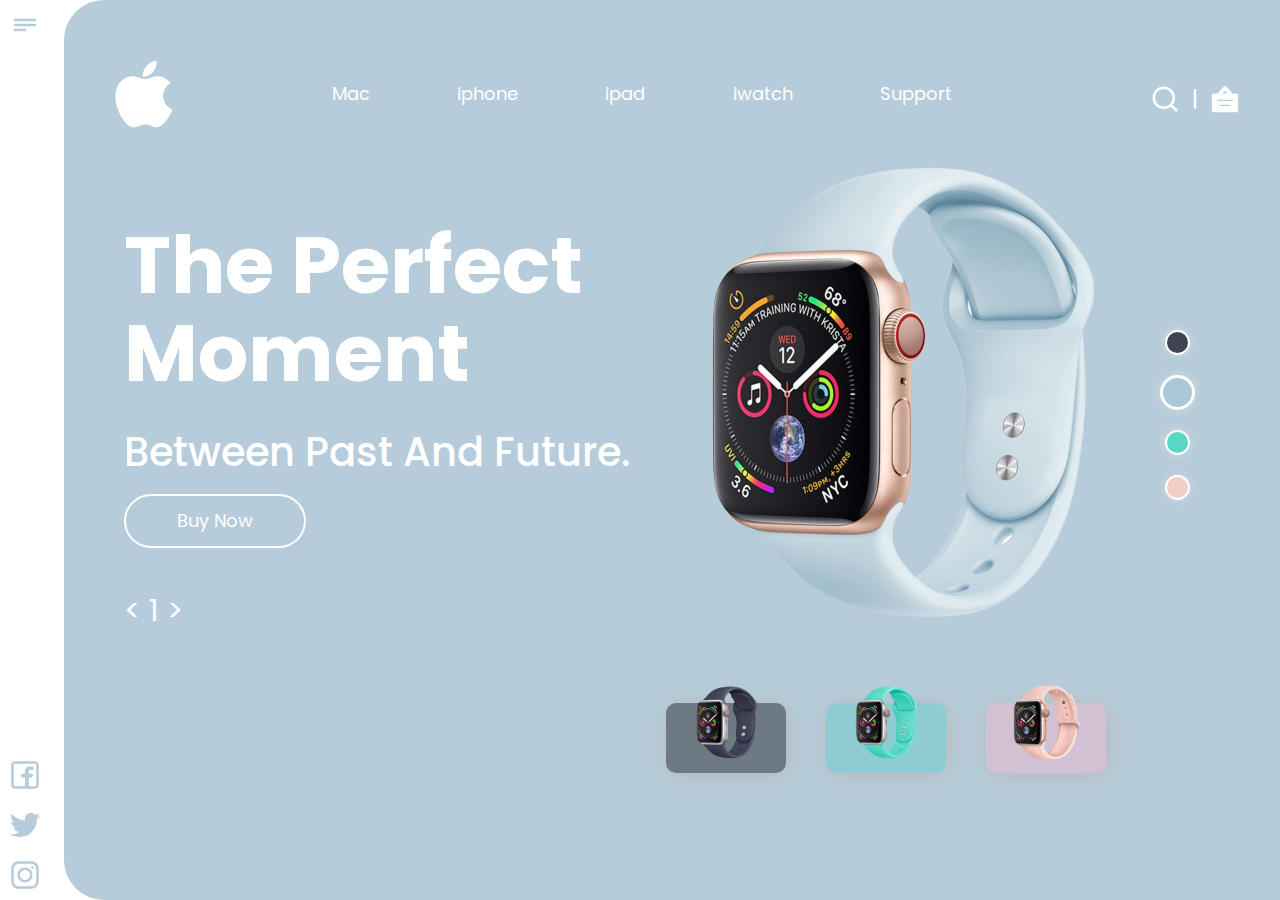
==== index.html @ 6f541e02 "create landing page" ====
<!DOCTYPE html>
<html lang="en">
  <head>
    <meta charset="UTF-8" >
    <meta name="viewport" content="width=device-width, initial-scale=1.0" >
    <title>Document</title>
    <link rel="stylesheet" href="./CSS-files/normalize.css" >
    <link rel="stylesheet" href="./CSS-files/styles.css" >
    <link rel="preconnect" href="https://fonts.googleapis.com" >
    <link rel="preconnect" href="https://fonts.gstatic.com" crossorigin >
    <link
      href="https://fonts.googleapis.com/css2?family=Poppins:ital,wght@0,100;0,200;0,300;0,400;0,500;0,600;0,700;0,800;0,900;1,100;1,200;1,300;1,400;1,500;1,600;1,700;1,800;1,900&display=swap"
      rel="stylesheet"
    >
  </head>
  <body>
    <span class="footer__icon-container side__menu-bar">
      <svg class="icon">
        <use xlink:href="./images/sprite.svg#menu-alt-2-svgrepo-com"></use>
      </svg>
      <span class="footer__aside">
        <svg class="icon">
          <use xlink:href="./images/sprite.svg#facebook-svgrepo-com"></use>
        </svg>
        <svg class="icon">
          <use xlink:href="./images/sprite.svg#twitter-154-svgrepo-com"></use>
        </svg>
        <svg class="icon">
          <use xlink:href="./images/sprite.svg#instagram-svgrepo-com"></use>
        </svg>
      </span>
    </span>
    <div class="main__container">
      <div class="menu">
        <ul class="list">
          <li class="list__item side__item">
            <a class="side__link" href="#">Mac</a>
          </li>
          <li class="list__item side__item">
            <a class="side__link" href="#">iphone</a>
          </li>
          <li class="list__item side__item menu__badge">
            <a class="side__link" href="#">ipad</a>
          </li>
          <li class="list__item side__item">
            <a class="side__link" href="#">iwatch</a>
          </li>
          <li class="list__item side__item">
            <a class="side__link" href="#">Support</a>
          </li>
        </ul>
      </div>
      <header class="header">
        <span class="icon-container">
          <svg class="icon">
            <use xlink:href="./images/sprite.svg#apple-svgrepo-com (1)"></use>
          </svg>
        </span>
        <ul class="list list--inline">
          <li class="list__item"><a href="#">Mac</a></li>
          <li class="list__item"><a href="#">iphone</a></li>
          <li class="list__item"><a href="#">ipad</a></li>
          <li class="list__item"><a href="#">iwatch</a></li>
          <li class="list__item"><a href="#">Support</a></li>
        </ul>
        <span class="icon-container-aside">
          <span class="search-bar">
            <input type="text" placeholder="Search here" class="search-input" >
            <svg class="icon search-icon">
              <use
                xlink:href="./images/sprite.svg#search-alt-svgrepo-com"
              ></use>
            </svg>
          </span>
          <svg class="icon">
            <use xlink:href="./images/sprite.svg#line-l-svgrepo-com"></use>
          </svg>
          <svg class="icon">
            <use xlink:href="./images/sprite.svg#store-sign-svgrepo-com"></use>
          </svg>
        </span>
      </header>
      <section class="grid grid--1x2">
        <div class="main__content">
          <div class="content">
            <h1>The Perfect Moment</h1>
            <h2>Between Past And Future.</h2>
            <button class="btn">Buy Now</button>
            <p>1</p>
          </div>
        </div>
        <div class="image">
          <img src="./images/watch.png" alt="watch" >
          <div class="radio__container">
            <div class="box box-1"></div>
            <div class="box box-2"></div>
            <div class="box box-3"></div>
            <div class="box box-4"></div>
          </div>
        </div>
      </section>
      <div class="block">
        <div class="grid watch-types grid--1x3">
          <div class="watch__container watch__black">
            <img src="./images/black-watch.png" alt="" >
          </div>
          <div class="watch__container watch__green">
            <img src="./images/green-watch.png" alt="" >
          </div>
          <div class="watch__container watch__pink">
            <img src="./images/pink-watch.png" alt="" >
          </div>
        </div>
      </div>
    </div>
    <footer>
      <span class="footer__icon-container">
        <svg class="icon menu-icon">
          <use xlink:href="./images/sprite.svg#menu-alt-2-svgrepo-com"></use>
        </svg>
        <span class="footer__aside">
          <svg class="icon">
            <use xlink:href="./images/sprite.svg#facebook-svgrepo-com"></use>
          </svg>
          <svg class="icon">
            <use xlink:href="./images/sprite.svg#twitter-154-svgrepo-com"></use>
          </svg>
          <svg class="icon">
            <use xlink:href="./images/sprite.svg#instagram-svgrepo-com"></use>
          </svg>
        </span>
      </span>
    </footer>
    <script src="./Js/main.js"></script>
  </body>
</html>
---- CSS-files/styles.css ----
:root {
  --color-primary: #b6ccda;
  --color-body: rgb(255, 255, 255);
  --color-search: rgba(255, 255, 255, 0.27);
}

*,
*::after,
*::before {
  box-sizing: border-box;
}

img {
  width: 100%;
}

.main__container {
  background: var(--color-primary);
  border-radius: 0px 0px 40px 40px;
  padding: 4rem;
}

@media screen and (min-width: 768px) {
  img {
    max-width: 700px;
    height: fit-content;
  }
}

/* Typography */
::selection {
  background: #549bc2;
  color: var(--color-body);
}

html {
  font-size: 62.5%;
}

body {
  font-family: Poppins, sans-serif;
  line-height: 1.5;
}

h1,
h2 {
  color: var(--color-body);
  margin-bottom: 1rem;
  line-height: 1.1;
}

h1 {
  font-size: 6rem;
}

h2 {
  font-size: 3rem;
  font-weight: 500;
}

@media screen and (min-width: 1024px) {
  h1 {
    font-size: 8rem;
  }

  h2 {
    font-size: 4rem;
  }
}

/* Links */
a {
  text-decoration: none;
  font-size: 1.8rem;
  color: var(--color-body);
}

/* Bagde */
.badge {
  background: var(--color-body);
  color: var(--color-primary);
  border-radius: 20px;
  padding: 0.5rem 2rem;
  white-space: nowrap;
}

/* Lists */
.list {
  list-style: none;
  padding-left: 0;
  width: 70%;
  justify-content: space-evenly;
  align-items: center;
}

.list__item {
  margin: 5rem 0;
}

.list--inline {
  display: flex;
}

/* Icons */
.icon {
  width: 30px;
  height: 30px;
}

.icon-container {
  align-items: center;
  display: inline-flex;
  justify-content: center;
}

/* Button */
.btn {
  background: var(--color-primary);
  border-radius: 40px;
  border: 2px solid var(--color-body);
  color: var(--color-body);
  cursor: pointer;
  font-size: 1.8rem;
  margin: 1rem 0;
  outline: 0;
  padding: 1.5rem 4vw;
  text-align: center;
}

.btn:hover {
  background: var(--color-body);
  color: var(--color-primary);
}

/* Input */
.search-input {
  background: var(--color-search);
  border-radius: 40px;
  border: 0;
  color: var(--color-body);
  outline: 0;
  padding: 1rem 2rem;
  transition: all 0.3s;
  width: 0;
  height: 40px;
  opacity: 0;
}

.icon-container-aside {
  margin-top: 1rem;
  display: flex;
  align-items: center;
}

.search-bar {
  display: flex;
  align-items: center;
}

.search-bar.active .search-input {
  opacity: 1;
  width: 200px;
}

::placeholder {
  color: var(--color-body);
}

.search-icon {
  cursor: pointer;
}

.search-input {
  margin-right: 1rem;
}
/*
.icon-container-aside {
  display: flex;
  align-items: center;
}

.search-bar.active {
  display: flex;
  align-items: center;
} */

@media screen and (min-width: 1024px) {
  input {
    width: 400px;
  }
}

/* Grids */
.grid {
  display: grid;
}

.main__content,
image {
  padding: 2rem;
}
.content {
  justify-content: center;
}

@media screen and (min-width: 768px) {
  .grid--1x2 {
    grid-template-columns: repeat(2, 1fr);
  }
}

/* Header */
.header {
  display: flex;
  justify-content: space-between;
  align-items: center;
}

.list {
  display: none;
}

.icon-container > .icon {
  height: 80px;
  width: 80px;
}

.image {
  max-width: 700px;
  display: grid;
  justify-content: center;
}

@media screen and (min-width: 768px) {
  .list {
    display: flex;
  }

  .image {
    display: flex;
    width: 90%;
  }

  .radio__container {
    flex-direction: column;
  }
}

/* Radio button */
.radio__container {
  width: 100%;
  display: flex;
  align-items: center;
  justify-content: center;
}

.box {
  height: 25px;
  width: 25px;
  border-radius: 20px;
  margin: 1rem;
  border: 2px solid white;
  box-shadow: 0px 0px 8px 0px #dadada;
}

.box-1 {
  background-color: #404354;
}

.box-2 {
  height: 35px;
  width: 35px;
  background-color: #abc6d6;
  border-width: 3px;
}

.box-3 {
  background-color: #58d7c4;
}

.box-4 {
  background-color: #f2cec6;
}

/* Page no. */
.content > p {
  color: #fff;
  font-size: 3rem;
  margin-bottom: 3rem;
}

.content p::after {
  content: " >";
}

.content p::before {
  content: "< ";
}

/* Block */
.block {
  margin-top: 5rem;
}

/* Watch Container */
.watch-types {
  display: flex;
  justify-self: center;
}

.watch__container > img {
  width: 100%;
  position: relative;
  top: -30px;
}

.watch__container {
  width: 120px;
  height: 70px;
  border-radius: 10px;
  margin: 2rem;
  padding: 1rem 2rem;
  box-shadow: 2px 2px 20px 0px #b9b9b9;
  text-align: justify;
  justify-self: center;
}

.watch__black {
  background-color: rgba(0, 0, 0, 0.4);
}

.watch__green {
  background-color: rgba(81, 206, 200, 0.4);
}

.watch__pink {
  background-color: rgba(252, 177, 199, 0.4);
}

@media screen and (min-width: 768px) {
  .grid--1x3 {
    grid-template-columns: repeat(3, 1fr);
  }

  .block {
    margin: 0;
  }

  .watch-types {
    justify-self: end;
  }
}

@media screen and (min-width: 1024px) {
  .block {
    margin-right: 10%;
  }
}

/* Footer */
footer {
  margin: 2rem;
}

.footer__icon-container {
  display: flex;
  justify-content: space-between;
}

.footer__aside {
  display: flex;
}

.footer__aside > .icon {
  margin-left: 2rem;
}

.menu > .list {
  flex-direction: column;
}

.list__item {
  margin: 3rem 0;
}

.side__link {
  color: var(--color-primary);
}

@media screen and (min-width: 768px) {
  .footer__icon-container {
    width: 50px;
    height: 100vh;
    flex-direction: column;
    justify-content: space-between;
    position: absolute;
    padding: 1rem;
  }
  
  .footer__aside {
    flex-direction: column;
  }

  .footer__aside > .icon {
    margin-top: 2rem;
    margin-left: 0;
  }
 
}
/* menu items */
.menu {
  background: #ffffff;
  width: 300px;
  position: fixed;
  z-index: 1;
  display: none;
}

.menu > .list {
  height: 600px;
  width: 100%;
}

.side__item {
  margin: 0;
}

.menu__badge {
  background: #eff6fb;
  width: 100%;
  text-align: center;
  padding: 2rem;
}

.menu__badge > a {
  color: #000;
}

.menu > .list {
  display: flex;
}

.menu-icon {
  cursor: pointer;
}

.menu.active {
  display: block;
}

.side__menu-bar {
  display: none;
}

@media screen and (min-width:768px) {
  footer {
    display: none;
  }

  .main__container {
    width: 95%;
    min-height: 100vh;
    justify-self: end;
    border-radius: 40px 0px 0px 40px;
  }

  .side__menu-bar {
    display: flex;
  }

}
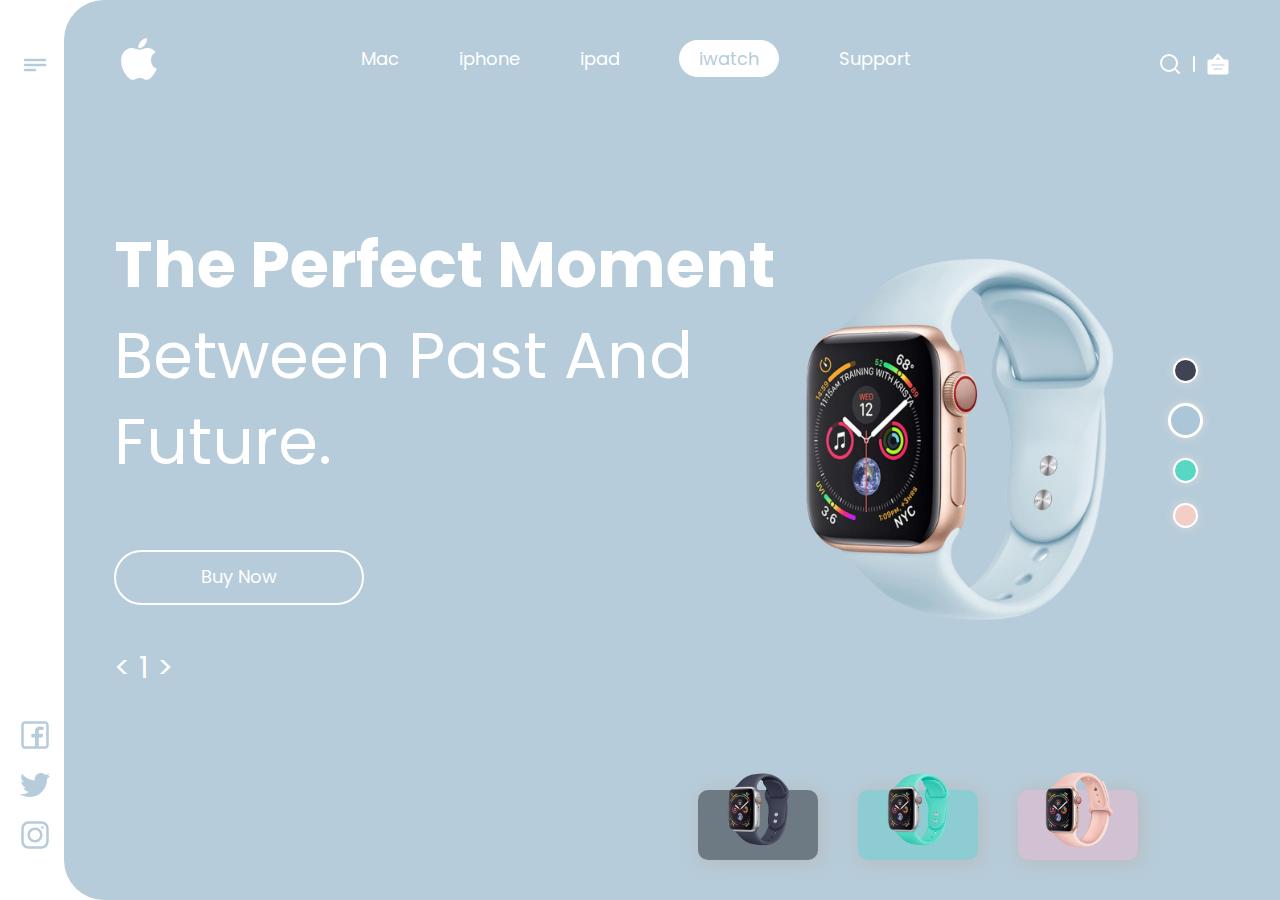
==== commit b14a7511: "fix issue" ====
--- a/index.html
+++ b/index.html
@@ -1,55 +1,55 @@
 <!DOCTYPE html>
 <html lang="en">
   <head>
-    <meta charset="UTF-8" >
-    <meta name="viewport" content="width=device-width, initial-scale=1.0" >
+    <meta charset="UTF-8" />
+    <meta name="viewport" content="width=device-width, initial-scale=1.0" />
     <title>Document</title>
-    <link rel="stylesheet" href="./CSS-files/normalize.css" >
-    <link rel="stylesheet" href="./CSS-files/styles.css" >
-    <link rel="preconnect" href="https://fonts.googleapis.com" >
-    <link rel="preconnect" href="https://fonts.gstatic.com" crossorigin >
+    <link rel="stylesheet" href="./CSS-files/normalize.css" />
+    <link rel="stylesheet" href="./CSS-files/styles.css" />
+    <link rel="preconnect" href="https://fonts.googleapis.com" />
+    <link rel="preconnect" href="https://fonts.gstatic.com" crossorigin />
     <link
       href="https://fonts.googleapis.com/css2?family=Poppins:ital,wght@0,100;0,200;0,300;0,400;0,500;0,600;0,700;0,800;0,900;1,100;1,200;1,300;1,400;1,500;1,600;1,700;1,800;1,900&display=swap"
       rel="stylesheet"
-    >
+    />
   </head>
   <body>
     <span class="footer__icon-container side__menu-bar">
-      <svg class="icon">
+      <svg class="icon icon--secondary">
         <use xlink:href="./images/sprite.svg#menu-alt-2-svgrepo-com"></use>
       </svg>
       <span class="footer__aside">
-        <svg class="icon">
+        <svg class="icon icon--secondary">
           <use xlink:href="./images/sprite.svg#facebook-svgrepo-com"></use>
         </svg>
-        <svg class="icon">
+        <svg class="icon icon--secondary">
           <use xlink:href="./images/sprite.svg#twitter-154-svgrepo-com"></use>
         </svg>
-        <svg class="icon">
+        <svg class="icon icon--secondary">
           <use xlink:href="./images/sprite.svg#instagram-svgrepo-com"></use>
         </svg>
       </span>
     </span>
+    <div class="menu">
+      <ul class="list">
+        <li class="list__item side__item">
+          <a class="side__link" href="#">Mac</a>
+        </li>
+        <li class="list__item side__item">
+          <a class="side__link" href="#">iphone</a>
+        </li>
+        <li class="list__item side__item menu__badge">
+          <a class="side__link" href="#">ipad</a>
+        </li>
+        <li class="list__item side__item">
+          <a class="side__link" href="#">iwatch</a>
+        </li>
+        <li class="list__item side__item">
+          <a class="side__link" href="#">Support</a>
+        </li>
+      </ul>
+    </div>
     <div class="main__container">
-      <div class="menu">
-        <ul class="list">
-          <li class="list__item side__item">
-            <a class="side__link" href="#">Mac</a>
-          </li>
-          <li class="list__item side__item">
-            <a class="side__link" href="#">iphone</a>
-          </li>
-          <li class="list__item side__item menu__badge">
-            <a class="side__link" href="#">ipad</a>
-          </li>
-          <li class="list__item side__item">
-            <a class="side__link" href="#">iwatch</a>
-          </li>
-          <li class="list__item side__item">
-            <a class="side__link" href="#">Support</a>
-          </li>
-        </ul>
-      </div>
       <header class="header">
         <span class="icon-container">
           <svg class="icon">
@@ -60,12 +60,12 @@
           <li class="list__item"><a href="#">Mac</a></li>
           <li class="list__item"><a href="#">iphone</a></li>
           <li class="list__item"><a href="#">ipad</a></li>
-          <li class="list__item"><a href="#">iwatch</a></li>
+          <li class="list__item badge"><a href="#">iwatch</a></li>
           <li class="list__item"><a href="#">Support</a></li>
         </ul>
         <span class="icon-container-aside">
           <span class="search-bar">
-            <input type="text" placeholder="Search here" class="search-input" >
+            <input type="text" placeholder="Search here" class="search-input" />
             <svg class="icon search-icon">
               <use
                 xlink:href="./images/sprite.svg#search-alt-svgrepo-com"
@@ -85,12 +85,13 @@
           <div class="content">
             <h1>The Perfect Moment</h1>
             <h2>Between Past And Future.</h2>
+            <br />
             <button class="btn">Buy Now</button>
             <p>1</p>
           </div>
         </div>
         <div class="image">
-          <img src="./images/watch.png" alt="watch" >
+          <img src="./images/watch.png" alt="watch" />
           <div class="radio__container">
             <div class="box box-1"></div>
             <div class="box box-2"></div>
@@ -102,30 +103,30 @@
       <div class="block">
         <div class="grid watch-types grid--1x3">
           <div class="watch__container watch__black">
-            <img src="./images/black-watch.png" alt="" >
+            <img src="./images/black-watch.png" alt="" />
           </div>
           <div class="watch__container watch__green">
-            <img src="./images/green-watch.png" alt="" >
+            <img src="./images/green-watch.png" alt="" />
           </div>
           <div class="watch__container watch__pink">
-            <img src="./images/pink-watch.png" alt="" >
+            <img src="./images/pink-watch.png" alt="" />
           </div>
         </div>
       </div>
     </div>
     <footer>
       <span class="footer__icon-container">
-        <svg class="icon menu-icon">
+        <svg class="menu-icon icon--secondary">
           <use xlink:href="./images/sprite.svg#menu-alt-2-svgrepo-com"></use>
         </svg>
         <span class="footer__aside">
-          <svg class="icon">
+          <svg class="icon icon--secondary">
             <use xlink:href="./images/sprite.svg#facebook-svgrepo-com"></use>
           </svg>
-          <svg class="icon">
+          <svg class="icon icon--secondary">
             <use xlink:href="./images/sprite.svg#twitter-154-svgrepo-com"></use>
           </svg>
-          <svg class="icon">
+          <svg class="icon icon--secondary">
             <use xlink:href="./images/sprite.svg#instagram-svgrepo-com"></use>
           </svg>
         </span>
--- a/CSS-files/styles.css
+++ b/CSS-files/styles.css
@@ -17,8 +17,9 @@
 .main__container {
   background: var(--color-primary);
   border-radius: 0px 0px 40px 40px;
-  padding: 4rem;
-}
+  padding: 3rem 2.5rem;
+}
+
 
 @media screen and (min-width: 768px) {
   img {
@@ -45,26 +46,31 @@
 h1,
 h2 {
   color: var(--color-body);
-  margin-bottom: 1rem;
-  line-height: 1.1;
+  margin: 0;
 }
 
 h1 {
-  font-size: 6rem;
+  font-size: 3.2rem;
 }
 
 h2 {
-  font-size: 3rem;
-  font-weight: 500;
-}
-
-@media screen and (min-width: 1024px) {
+  font-size: 3.2rem;
+  font-weight: 400;
+  line-height: 5.1rem;
+}
+
+.main__content {
+  margin-top: 5rem;
+}
+
+@media screen and (min-width: 768px) {
   h1 {
-    font-size: 8rem;
+    font-size: 6.4rem;
   }
 
   h2 {
-    font-size: 4rem;
+    font-size: 6.4rem;
+    line-height: 8.6rem;
   }
 }
 
@@ -84,6 +90,10 @@
   white-space: nowrap;
 }
 
+.badge > a {
+  color: var(--color-primary);
+}
+
 /* Lists */
 .list {
   list-style: none;
@@ -101,16 +111,26 @@
   display: flex;
 }
 
+a:hover {
+  color: #000;
+  transition: 0.3s ease-in-out;
+}
+
 /* Icons */
 .icon {
-  width: 30px;
-  height: 30px;
+  width: 24px;
+  height: 24px;
 }
 
 .icon-container {
   align-items: center;
   display: inline-flex;
   justify-content: center;
+}
+
+.icon--secondary {
+  width: 30px;
+  height: 30px;
 }
 
 /* Button */
@@ -125,11 +145,19 @@
   outline: 0;
   padding: 1.5rem 4vw;
   text-align: center;
+  width: 150px;
 }
 
 .btn:hover {
   background: var(--color-body);
   color: var(--color-primary);
+}
+
+@media screen and (min-width:768px) {
+  .btn{
+    width: 250px;
+    margin-top: 5rem;
+  }
 }
 
 /* Input */
@@ -159,7 +187,7 @@
 
 .search-bar.active .search-input {
   opacity: 1;
-  width: 200px;
+  width: 120px;
 }
 
 ::placeholder {
@@ -173,20 +201,11 @@
 .search-input {
   margin-right: 1rem;
 }
-/*
-.icon-container-aside {
-  display: flex;
-  align-items: center;
-}
-
-.search-bar.active {
-  display: flex;
-  align-items: center;
-} */
+
 
 @media screen and (min-width: 1024px) {
-  input {
-    width: 400px;
+  .search-bar.active .search-input {
+    width: 300px;
   }
 }
 
@@ -195,17 +214,18 @@
   display: grid;
 }
 
-.main__content,
-image {
-  padding: 2rem;
-}
 .content {
   justify-content: center;
 }
 
 @media screen and (min-width: 768px) {
+  .content {
+    max-width: 700px;
+  }
+
   .grid--1x2 {
-    grid-template-columns: repeat(2, 1fr);
+    grid-template-columns: 60% auto;
+    margin: 5rem;
   }
 }
 
@@ -221,8 +241,8 @@
 }
 
 .icon-container > .icon {
-  height: 80px;
-  width: 80px;
+  height: 50px;
+  width: 50px;
 }
 
 .image {
@@ -232,13 +252,19 @@
 }
 
 @media screen and (min-width: 768px) {
+  .header{
+    padding: 0 5rem;
+  }
+  
   .list {
     display: flex;
+    width: 60%;
   }
 
   .image {
     display: flex;
     width: 90%;
+    align-self: center;
   }
 
   .radio__container {
@@ -305,6 +331,7 @@
 /* Watch Container */
 .watch-types {
   display: flex;
+  flex-direction: column;
   justify-self: center;
 }
 
@@ -337,6 +364,12 @@
   background-color: rgba(252, 177, 199, 0.4);
 }
 
+@media screen and (min-width: 500px) {
+  .watch-types {
+    flex-direction: row;
+  }
+}
+
 @media screen and (min-width: 768px) {
   .grid--1x3 {
     grid-template-columns: repeat(3, 1fr);
@@ -389,12 +422,11 @@
 
 @media screen and (min-width: 768px) {
   .footer__icon-container {
-    width: 50px;
     height: 100vh;
     flex-direction: column;
     justify-content: space-between;
     position: absolute;
-    padding: 1rem;
+    padding: 5rem 1rem; 
   }
   
   .footer__aside {
@@ -414,6 +446,7 @@
   position: fixed;
   z-index: 1;
   display: none;
+  height: 100%;
 }
 
 .menu > .list {
@@ -462,10 +495,19 @@
     min-height: 100vh;
     justify-self: end;
     border-radius: 40px 0px 0px 40px;
+    padding: 0;
   }
 
   .side__menu-bar {
     display: flex;
-  }
-
+    padding-top: 5rem;
+    padding-left: 1rem;
+  }
+
+}
+
+@media screen and (min-width:1024px) {
+  .side__menu-bar {
+    padding-left: 2rem;
+  }
 }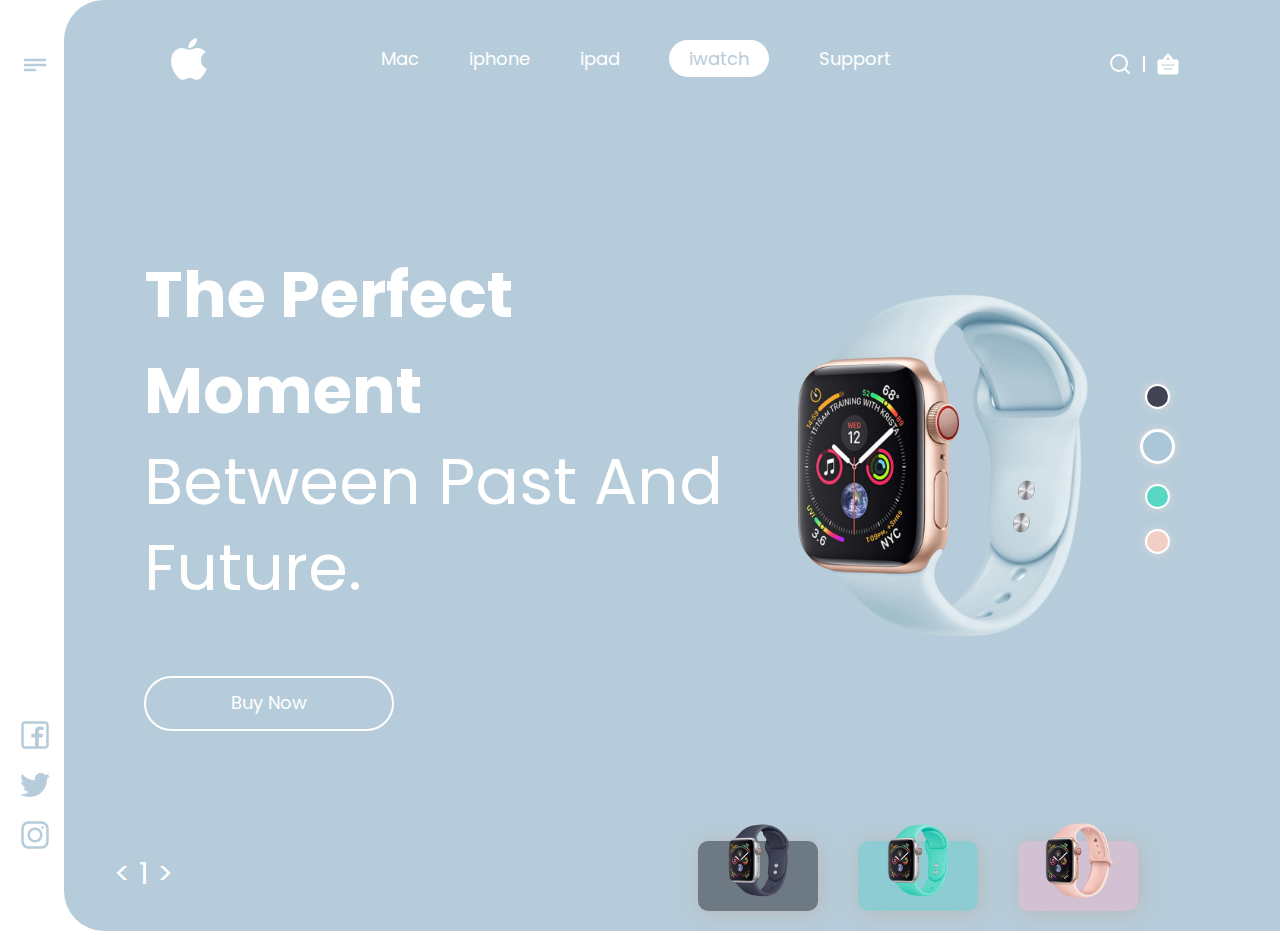
==== commit 8b28e55e: "fix css issue" ====
--- a/index.html
+++ b/index.html
@@ -87,7 +87,6 @@
             <h2>Between Past And Future.</h2>
             <br />
             <button class="btn">Buy Now</button>
-            <p>1</p>
           </div>
         </div>
         <div class="image">
@@ -101,6 +100,7 @@
         </div>
       </section>
       <div class="block">
+        <p>1</p>
         <div class="grid watch-types grid--1x3">
           <div class="watch__container watch__black">
             <img src="./images/black-watch.png" alt="" />
--- a/CSS-files/styles.css
+++ b/CSS-files/styles.css
@@ -309,11 +309,32 @@
 }
 
 /* Page no. */
-.content > p {
+.block > p {
   color: #fff;
   font-size: 3rem;
   margin-bottom: 3rem;
-}
+  display: block;
+  justify-self: center;
+}
+
+.block p::after {
+  content: " >";
+}
+
+.block p::before {
+  content: "< ";
+}
+
+@media screen and (min-width:768px) {
+  .block> p {
+    justify-self: auto;
+  }
+}
+/* .content > p {
+  color: #fff;
+  font-size: 3rem;
+  margin-bottom: 3rem;
+} 
 
 .content p::after {
   content: " >";
@@ -321,11 +342,11 @@
 
 .content p::before {
   content: "< ";
-}
+}*/
 
 /* Block */
 .block {
-  margin-top: 5rem;
+  padding-left: 5rem;
 }
 
 /* Watch Container */
@@ -377,6 +398,8 @@
 
   .block {
     margin: 0;
+    display: flex;
+    justify-content: space-between;
   }
 
   .watch-types {
@@ -387,6 +410,12 @@
 @media screen and (min-width: 1024px) {
   .block {
     margin-right: 10%;
+  }
+  .header{
+    padding: 0 10rem;
+  }
+  .grid--1x2 {
+    margin: 8rem;
   }
 }
 
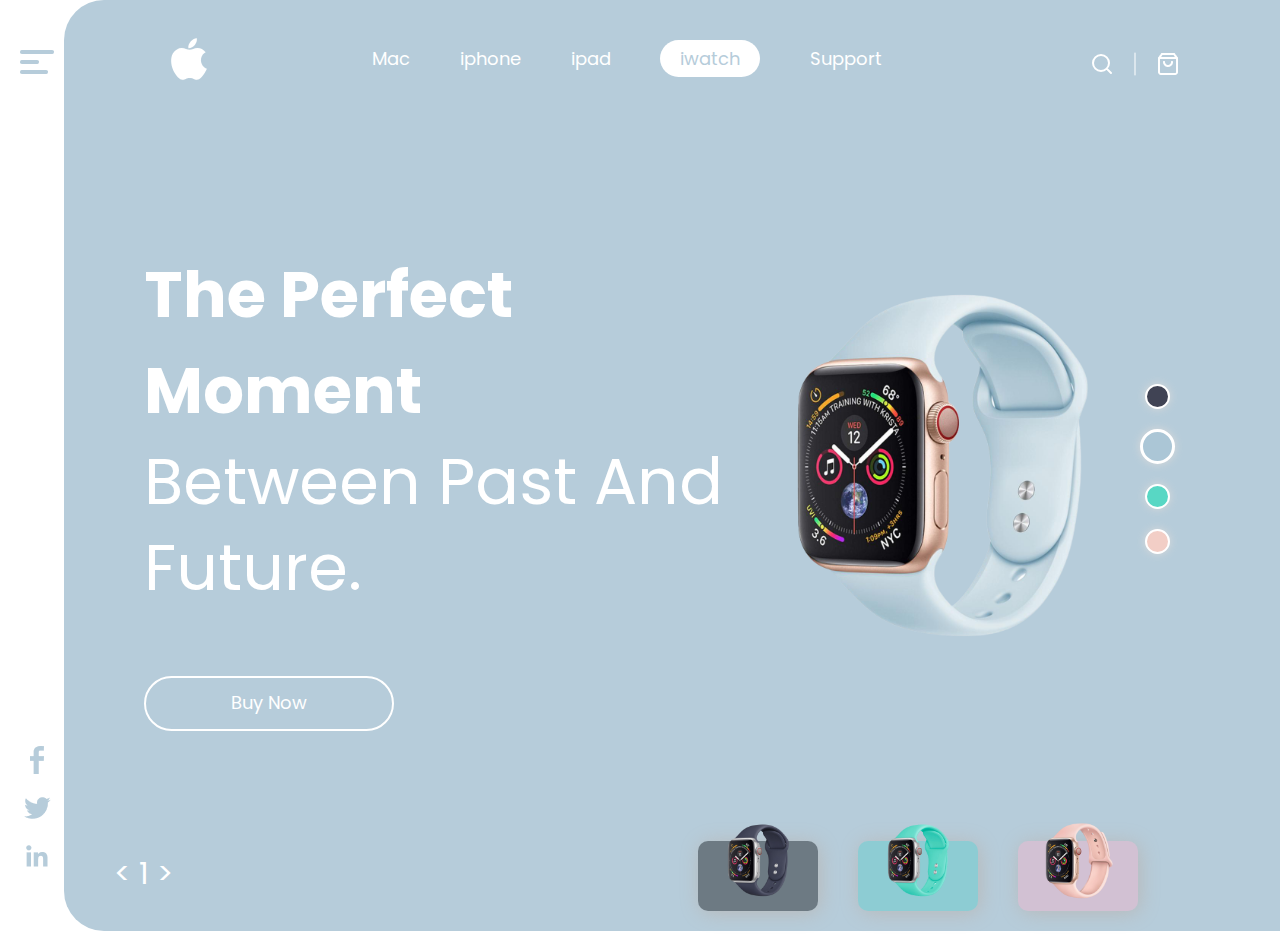
==== commit eae76347: "fix issues" ====
--- a/index.html
+++ b/index.html
@@ -14,22 +14,16 @@
     />
   </head>
   <body>
-    <span class="footer__icon-container side__menu-bar">
-      <svg class="icon icon--secondary">
-        <use xlink:href="./images/sprite.svg#menu-alt-2-svgrepo-com"></use>
-      </svg>
-      <span class="footer__aside">
-        <svg class="icon icon--secondary">
-          <use xlink:href="./images/sprite.svg#facebook-svgrepo-com"></use>
-        </svg>
-        <svg class="icon icon--secondary">
-          <use xlink:href="./images/sprite.svg#twitter-154-svgrepo-com"></use>
-        </svg>
-        <svg class="icon icon--secondary">
-          <use xlink:href="./images/sprite.svg#instagram-svgrepo-com"></use>
-        </svg>
-      </span>
-    </span>
+    <div class="side-bar__container side__menu-bar">
+      <div class="side-bar">
+        <img class="menu-icon" src="./images/Nav-Menu.png" alt="" />
+        <div class="footer__aside">
+          <img class="social-icon" src="./images/facebook.png" alt="" />
+          <img class="social-icon" src="./images/twitter.png" alt="" />
+          <img class="social-icon" src="./images/linkedin.png" alt="" />
+        </div>
+      </div>
+    </div>
     <div class="menu">
       <ul class="list">
         <li class="list__item side__item">
@@ -72,12 +66,8 @@
               ></use>
             </svg>
           </span>
-          <svg class="icon">
-            <use xlink:href="./images/sprite.svg#line-l-svgrepo-com"></use>
-          </svg>
-          <svg class="icon">
-            <use xlink:href="./images/sprite.svg#store-sign-svgrepo-com"></use>
-          </svg>
+          <img class="side-icon" src="./images/line.png" alt="">
+          <img class="side-icon" src="./images/shopping-bag.png" alt="">
         </span>
       </header>
       <section class="grid grid--1x2">
@@ -90,7 +80,7 @@
           </div>
         </div>
         <div class="image">
-          <img src="./images/watch.png" alt="watch" />
+          <img class="watch__img" src="./images/watch.png" alt="watch" />
           <div class="radio__container">
             <div class="box box-1"></div>
             <div class="box box-2"></div>
@@ -103,35 +93,30 @@
         <p>1</p>
         <div class="grid watch-types grid--1x3">
           <div class="watch__container watch__black">
-            <img src="./images/black-watch.png" alt="" />
+            <img class="watch__img" src="./images/black-watch.png" alt="" />
           </div>
           <div class="watch__container watch__green">
-            <img src="./images/green-watch.png" alt="" />
+            <img class="watch__img" src="./images/green-watch.png" alt="" />
           </div>
           <div class="watch__container watch__pink">
-            <img src="./images/pink-watch.png" alt="" />
+            <img class="watch__img" src="./images/pink-watch.png" alt="" />
           </div>
         </div>
       </div>
     </div>
     <footer>
-      <span class="footer__icon-container">
-        <svg class="menu-icon icon--secondary">
-          <use xlink:href="./images/sprite.svg#menu-alt-2-svgrepo-com"></use>
-        </svg>
-        <span class="footer__aside">
-          <svg class="icon icon--secondary">
-            <use xlink:href="./images/sprite.svg#facebook-svgrepo-com"></use>
-          </svg>
-          <svg class="icon icon--secondary">
-            <use xlink:href="./images/sprite.svg#twitter-154-svgrepo-com"></use>
-          </svg>
-          <svg class="icon icon--secondary">
-            <use xlink:href="./images/sprite.svg#instagram-svgrepo-com"></use>
-          </svg>
-        </span>
-      </span>
+      <div class="side-bar__container">
+        <div class="side-bar">
+          <img class="menu-icon menu-icon-dynamic" src="./images/Nav-Menu.png" alt="" />
+          <div class="footer__aside">
+            <img class="social-icon" src="./images/facebook.png" alt="" />
+            <img class="social-icon" src="./images/twitter.png" alt="" />
+            <img class="social-icon" src="./images/linkedin.png" alt="" />
+          </div>
+        </div>
+      </div>
     </footer>
     <script src="./Js/main.js"></script>
   </body>
 </html>
+
--- a/CSS-files/styles.css
+++ b/CSS-files/styles.css
@@ -10,7 +10,7 @@
   box-sizing: border-box;
 }
 
-img {
+.watch__img {
   width: 100%;
 }
 
@@ -22,7 +22,7 @@
 
 
 @media screen and (min-width: 768px) {
-  img {
+  .watch__img {
     max-width: 700px;
     height: fit-content;
   }
@@ -172,12 +172,18 @@
   width: 0;
   height: 40px;
   opacity: 0;
+  position: relative;
+  left: 40px;
 }
 
 .icon-container-aside {
   margin-top: 1rem;
   display: flex;
   align-items: center;
+}
+
+.side-icon {
+  margin-left: 2rem;
 }
 
 .search-bar {
@@ -196,6 +202,7 @@
 
 .search-icon {
   cursor: pointer;
+  z-index: 1;
 }
 
 .search-input {
@@ -205,7 +212,7 @@
 
 @media screen and (min-width: 1024px) {
   .search-bar.active .search-input {
-    width: 300px;
+    width: 250px;
   }
 }
 
@@ -330,23 +337,10 @@
     justify-self: auto;
   }
 }
-/* .content > p {
-  color: #fff;
-  font-size: 3rem;
-  margin-bottom: 3rem;
-} 
-
-.content p::after {
-  content: " >";
-}
-
-.content p::before {
-  content: "< ";
-}*/
 
 /* Block */
 .block {
-  padding-left: 5rem;
+  padding-left: 0;
 }
 
 /* Watch Container */
@@ -400,6 +394,7 @@
     margin: 0;
     display: flex;
     justify-content: space-between;
+    padding-left: 5rem;
   }
 
   .watch-types {
@@ -424,18 +419,6 @@
   margin: 2rem;
 }
 
-.footer__icon-container {
-  display: flex;
-  justify-content: space-between;
-}
-
-.footer__aside {
-  display: flex;
-}
-
-.footer__aside > .icon {
-  margin-left: 2rem;
-}
 
 .menu > .list {
   flex-direction: column;
@@ -449,22 +432,45 @@
   color: var(--color-primary);
 }
 
+
+.side-bar__container {
+  width: 100%;
+}
+.social-icon,
+.menu-icon {
+  width: fit-content;
+  height: fit-content;
+  margin: 1rem;
+}
+.side-bar {
+  display: flex;
+  justify-content: space-between;
+}
 @media screen and (min-width: 768px) {
-  .footer__icon-container {
+
+  .side-bar__container {
+    width: 40px;
     height: 100vh;
+    display: flex;
+    justify-content: space-between;
+    position: absolute;
+  }
+  .social-icon,
+  .menu-icon {
+    width: fit-content;
+  }
+  .side-bar {
+    display: flex;
     flex-direction: column;
     justify-content: space-between;
-    position: absolute;
-    padding: 5rem 1rem; 
-  }
-  
+    
+  }
+
   .footer__aside {
+    display: flex;
     flex-direction: column;
-  }
-
-  .footer__aside > .icon {
-    margin-top: 2rem;
-    margin-left: 0;
+    align-items: center;        
+    padding-bottom: 2rem;
   }
  
 }
@@ -529,14 +535,13 @@
 
   .side__menu-bar {
     display: flex;
-    padding-top: 5rem;
-    padding-left: 1rem;
+    padding-top: 4rem;
   }
 
 }
 
 @media screen and (min-width:1024px) {
   .side__menu-bar {
-    padding-left: 2rem;
+    padding-left: 1rem;
   }
 }